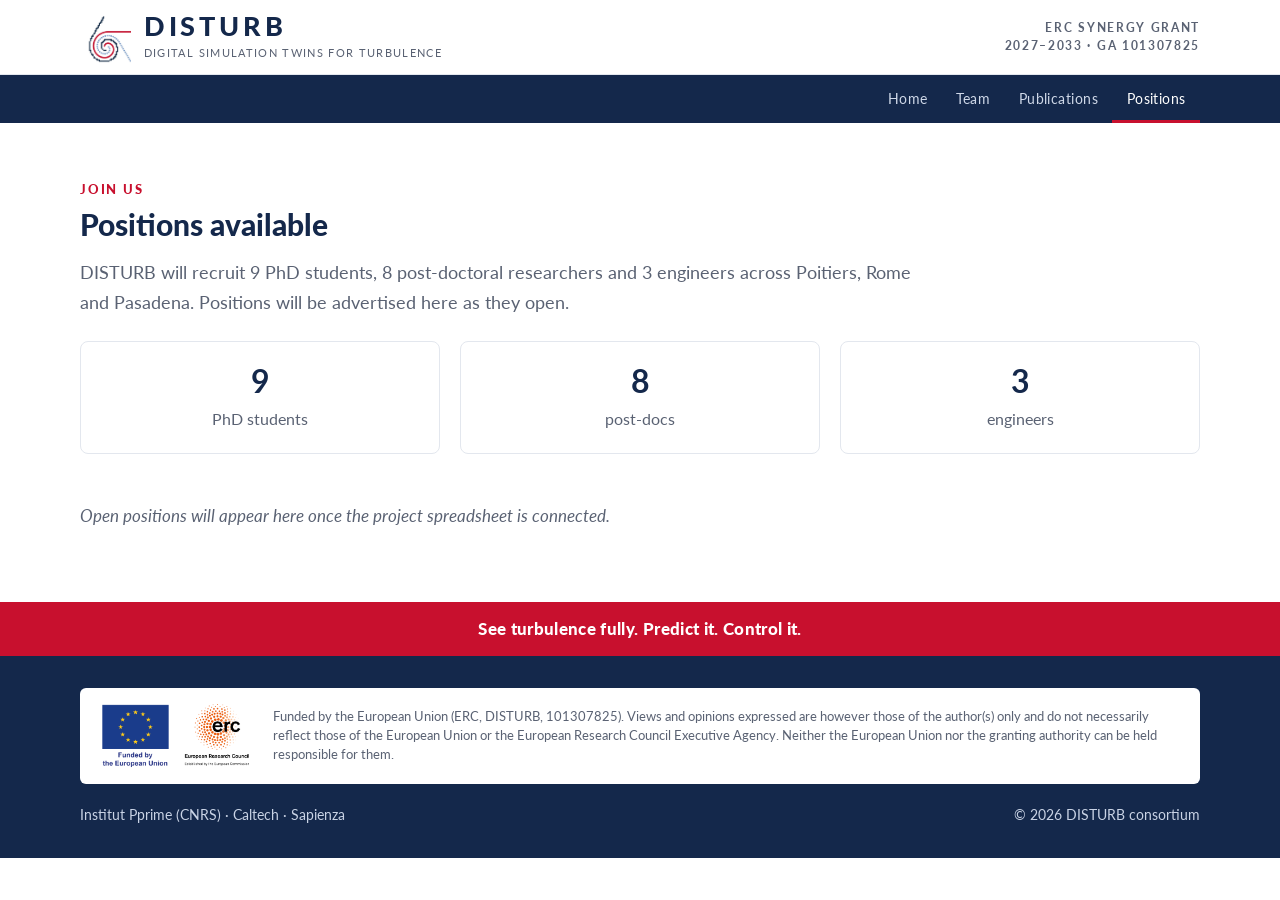
==== docs/positions.html @ c8a9ffc1 "Simplify to four tabs; Team/Publications/Positions from Google Sheet Co-Authored-By: Claude Opus 5.5" ====
<!DOCTYPE html>
<html lang="en">
<head>
<meta charset="utf-8">
<meta name="viewport" content="width=device-width, initial-scale=1">
<title>Positions · DISTURB</title>
<meta name="description" content="Experiments, simulations and models exchanging self-correcting information about the same flow, through a hierarchy of interacting digital twins, for a more complete and less uncertain observation of turbulence.">
<meta property="og:title" content="Positions · DISTURB">
<meta property="og:description" content="Experiments, simulations and models exchanging self-correcting information about the same flow, through a hierarchy of interacting digital twins, for a more complete and less uncertain observation of turbulence.">
<meta property="og:image" content="images/turbulence.jpg">
<link rel="icon" href="images/logo.jpg">
<link rel="preconnect" href="https://fonts.googleapis.com">
<link rel="preconnect" href="https://fonts.gstatic.com" crossorigin>
<link href="https://fonts.googleapis.com/css2?family=Lato:ital,wght@0,400;0,700;0,900;1,400&display=swap" rel="stylesheet">
<link rel="stylesheet" href="style.css">
</head>
<body>

<header class="site"><div class="container">
  <a class="brand" href="index.html">
    <img src="images/logo.jpg" alt="DISTURB logo">
    <div><div class="brand-word">DISTURB</div><div class="brand-sub">Digital Simulation Twins for Turbulence</div></div>
  </a>
  <div class="header-grant">ERC Synergy Grant<br>2027–2033 · GA 101307825</div>
</div></header>
<nav class="site"><div class="container"><ul><li><a href="index.html">Home</a></li><li><a href="team.html">Team</a></li><li><a href="publications.html">Publications</a></li><li><a href="positions.html" class="active">Positions</a></li></ul></div></nav>
<main>

<section class="section"><div class="container">
  <div class="kicker">Join us</div>
  <h2>Positions available</h2>
  <p class="lead" style="margin-bottom:1.5rem">DISTURB will recruit 9 PhD students, 8 post-doctoral researchers and 3 engineers across Poitiers, Rome and Pasadena. Positions will be advertised here as they open.</p><div class="grid g3" style="margin-bottom:2rem"><div class="card" style="text-align:center"><h3 style="font-size:2rem">9</h3><p>PhD students</p></div><div class="card" style="text-align:center"><h3 style="font-size:2rem">8</h3><p>post-docs</p></div><div class="card" style="text-align:center"><h3 style="font-size:2rem">3</h3><p>engineers</p></div></div><p class="empty-note">Open positions will appear here once the project spreadsheet is connected.</p>
</div></section>
</main>

<div class="motto-bar">See turbulence fully. Predict it. Control it.</div>
<footer class="site"><div class="container">
  <div class="funding">
    <img src="images/eu_erc.png" alt="Funded by the European Union — European Research Council">
    <p>Funded by the European Union (ERC, DISTURB, 101307825). Views and opinions expressed are however those of the author(s) only and do not necessarily reflect those of the European Union or the European Research Council Executive Agency. Neither the European Union nor the granting authority can be held responsible for them.</p>
  </div>
  <div class="foot-row">
    <span>Institut Pprime (CNRS) · Caltech · Sapienza</span>
    <span>© 2026 DISTURB consortium</span>
  </div>
</div></footer>
</body>
</html>
---- docs/style.css ----
:root {
  --navy: #14284b; --navy-2: #1f3a66; --red: #c8102e; --blue: #6f8fc6;
  --ink: #1a1f2b; --muted: #5a6273; --line: #e3e7ee; --panel: #eef2f7; --bg: #ffffff;
}
*, *::before, *::after { box-sizing: border-box; margin: 0; padding: 0; }
html { scroll-behavior: smooth; }
body {
  font-family: "Lato", -apple-system, BlinkMacSystemFont, "Segoe UI", Roboto, Arial, sans-serif;
  font-size: 17px; line-height: 1.65; color: var(--ink); background: var(--bg);
}
a { color: var(--red); text-decoration: none; }
a:hover { text-decoration: underline; }
img { max-width: 100%; height: auto; display: block; }
.container { max-width: 1160px; margin: 0 auto; padding: 0 1.25rem; }
.section { padding: 3.5rem 0; }
.section.alt { background: var(--panel); }
.kicker {
  color: var(--red); font-weight: 900; font-size: .8rem;
  letter-spacing: .14em; text-transform: uppercase; margin-bottom: .35rem;
}
h1, h2, h3 { color: var(--navy); line-height: 1.2; }
h2 { font-size: 1.9rem; font-weight: 900; margin-bottom: 1rem; }
h3 { font-size: 1.2rem; font-weight: 700; margin-bottom: .4rem; }
.lead { font-size: 1.12rem; color: var(--muted); max-width: 52rem; }

/* header */
header.site { background: #fff; border-bottom: 1px solid var(--line); }
header.site .container { display: flex; align-items: center; gap: 1rem; padding-top: .7rem; padding-bottom: .7rem; }
.brand { display: flex; align-items: center; gap: .8rem; color: var(--navy); }
.brand:hover { text-decoration: none; }
.brand img { height: 52px; width: auto; }
.brand-word { font-weight: 900; font-size: 1.7rem; letter-spacing: .14em; line-height: 1; }
.brand-sub { font-size: .7rem; letter-spacing: .12em; text-transform: uppercase; color: var(--muted); margin-top: .25rem; }
.header-grant { margin-left: auto; text-align: right; font-size: .75rem; font-weight: 700;
  letter-spacing: .14em; text-transform: uppercase; color: var(--muted); line-height: 1.5; }
nav.site { background: var(--navy); position: sticky; top: 0; z-index: 50; }
nav.site ul { list-style: none; display: flex; flex-wrap: wrap; justify-content: flex-end; }
nav.site a { display: block; color: #cfd8e8; padding: .75rem .9rem; font-size: .9rem; letter-spacing: .03em; }
nav.site a:hover { color: #fff; text-decoration: none; }
nav.site a.active { color: #fff; box-shadow: inset 0 -3px 0 var(--red); }

/* hero */
.hero { position: relative; color: #fff; background: var(--navy) url("images/turbulence.jpg") center/cover; }
.hero::before { content: ""; position: absolute; inset: 0;
  background: linear-gradient(100deg, rgba(20,40,75,.96) 0%, rgba(20,40,75,.86) 50%, rgba(20,40,75,.35) 100%); }
.hero .container { position: relative; padding-top: 4.5rem; padding-bottom: 4.5rem; }
.hero h1 { color: #fff; font-size: clamp(2rem, 4.5vw, 3.1rem); font-weight: 900; max-width: 40rem; }
.hero p { font-size: 1.15rem; max-width: 40rem; margin-top: 1rem; color: #e3e9f4; }
.hero .motto { margin-top: 1.6rem; font-weight: 900; color: #fff; display: inline-block;
  border-left: 4px solid var(--red); padding-left: .8rem; }
.figures { background: var(--red); color: #fff; }
.figures .container { display: grid; grid-template-columns: repeat(5, 1fr); gap: 1rem; padding-top: 1.1rem; padding-bottom: 1.1rem; text-align: center; }
.figures b { display: block; font-size: 1.6rem; font-weight: 900; line-height: 1.2; }
.figures span { font-size: .8rem; letter-spacing: .08em; text-transform: uppercase; opacity: .9; }

/* grids & cards */
.grid { display: grid; gap: 1.25rem; }
.g2 { grid-template-columns: repeat(2, 1fr); }
.g3 { grid-template-columns: repeat(3, 1fr); }
.g4 { grid-template-columns: repeat(4, 1fr); }
.card { background: #fff; border: 1px solid var(--line); border-radius: 8px; padding: 1.25rem; }
.alt .card { border-color: #dde3ec; }
.card p { color: var(--muted); font-size: .97rem; }
.apps { display: grid; grid-template-columns: repeat(4, 1fr); gap: .75rem; margin: 1.5rem 0 2rem; }
.apps figure { position: relative; border-radius: 6px; overflow: hidden; aspect-ratio: 4/3; }
.apps img { width: 100%; height: 100%; object-fit: cover; }
.apps figcaption { position: absolute; left: 0; right: 0; bottom: 0; padding: .3rem .6rem; font-size: .75rem;
  font-weight: 700; letter-spacing: .12em; text-transform: uppercase; color: #fff;
  background: linear-gradient(transparent, rgba(0,0,0,.65)); }
.pillar { display: flex; flex-direction: column; overflow: hidden; padding: 0; }
.pillar img { aspect-ratio: 16/10; object-fit: cover; width: 100%; background: #000; }
.pillar .body { padding: 1.1rem 1.25rem 1.3rem; }
.pillar h3::before { content: ""; display: inline-block; width: 1.6rem; margin-right: .5rem; vertical-align: middle;
  border-top: 4px solid var(--red); }
.pillar.dashed h3::before { border-top: 4px dashed var(--navy); }
.pillar.dotted h3::before { border-top: 4px dotted var(--blue); }
.limits { list-style: none; margin-top: .8rem; font-size: .9rem; color: var(--muted); }
.limits li { padding: .25rem 0; border-top: 1px solid var(--line); }
.limits b { color: var(--red); font-weight: 700; }
.twin-badge { display: inline-flex; align-items: center; justify-content: center; width: 3rem; height: 3rem;
  border-radius: 50%; background: var(--navy); color: #fff; font-weight: 900; font-size: .9rem; margin-bottom: .6rem; }
.twin:nth-child(2) .twin-badge { background: var(--navy-2); }
.twin:nth-child(3) .twin-badge { background: var(--red); }
.twin .mode { font-size: .85rem; color: var(--muted); font-style: italic; margin-bottom: .4rem; }
.synergy { display: grid; grid-template-columns: 1fr 1.1fr; gap: 2rem; align-items: center; margin-bottom: 2rem; }
.synergy img { border-radius: 8px; border: 1px solid var(--line); background: #fff; }
.flow img { border-radius: 6px; aspect-ratio: 8/3; object-fit: cover; width: 100%; margin-bottom: .8rem; }
.flow h3 span { color: var(--red); font-weight: 400; font-size: .95rem; }
.questions { list-style: none; counter-reset: q; }
.questions li { counter-increment: q; padding: .7rem 0 .7rem 2.6rem; position: relative; border-top: 1px solid var(--line); font-size: 1.05rem; }
.questions li::before { content: counter(q, lower-roman); position: absolute; left: 0; top: .65rem;
  color: var(--red); font-weight: 900; font-style: italic; }
.phases { display: grid; grid-template-columns: 22fr 27fr 24fr; gap: 4px; margin: 1rem 0 1.25rem; }
.phases div { color: #fff; padding: .55rem .8rem; font-size: .9rem; font-weight: 700; border-radius: 3px; }
.phases div:nth-child(1) { background: var(--blue); }
.phases div:nth-child(2) { background: var(--navy-2); }
.phases div:nth-child(3) { background: var(--red); }
.phases span { font-weight: 400; opacity: .9; }
table.wp { width: 100%; border-collapse: collapse; font-size: .97rem; }
table.wp td { padding: .5rem .4rem; border-top: 1px solid var(--line); vertical-align: top; }
table.wp td:first-child { font-weight: 900; color: var(--navy); width: 4rem; }
table.wp td:last-child { color: var(--muted); text-align: right; white-space: nowrap; }
.btn { display: inline-block; background: var(--red); color: #fff; padding: .6rem 1.1rem; border-radius: 4px; font-weight: 700; }
.btn:hover { text-decoration: none; background: #a50d26; }
.btn.ghost { background: transparent; color: var(--navy); border: 2px solid var(--navy); }

/* team */
.site-card { border-top: 4px solid var(--red); }
.site-card:nth-child(2) { border-top-color: var(--navy); }
.site-card:nth-child(3) { border-top-color: var(--blue); }
.site-card .pillar-name { font-size: .78rem; font-weight: 900; letter-spacing: .14em; text-transform: uppercase; color: var(--red); }
.pi { display: flex; gap: .9rem; align-items: center; margin: .9rem 0; }
.pi .ph { width: 72px; height: 72px; border-radius: 50%; object-fit: cover; flex-shrink: 0; }
.pi .ph.empty { background: var(--panel); display: flex; align-items: center; justify-content: center;
  color: var(--navy); font-weight: 900; font-size: 1.3rem; }
.pi b { display: block; font-size: 1.1rem; color: var(--navy); }
.pi span { font-size: .85rem; color: var(--muted); }
.members { list-style: none; font-size: .95rem; }
.members li { padding: .3rem 0; border-top: 1px solid var(--line); }
.members li span { color: var(--muted); font-size: .88rem; }

/* news & pubs */
.news-item { display: grid; grid-template-columns: 7rem 1fr; gap: 1rem; padding: 1.2rem 0; border-top: 1px solid var(--line); }
.news-item time { color: var(--red); font-weight: 700; font-size: .9rem; }
.pub { padding: .9rem 0; border-top: 1px solid var(--line); }
.pub .t { font-weight: 700; color: var(--navy); }
.pub .m { color: var(--muted); font-size: .95rem; }
.empty-note { color: var(--muted); font-style: italic; padding: 1rem 0; }

/* footer */
footer.site { background: var(--navy); color: #c9d3e5; font-size: .85rem; margin-top: 0; }
footer.site .container { padding-top: 2rem; padding-bottom: 2rem; }
.funding { display: grid; grid-template-columns: auto 1fr; gap: 1.5rem; align-items: center;
  background: #fff; color: var(--muted); border-radius: 6px; padding: 1rem 1.25rem; }
.funding img { height: 64px; width: auto; }
.funding p { font-size: .8rem; line-height: 1.5; }
.foot-row { display: flex; flex-wrap: wrap; justify-content: space-between; gap: 1rem; margin-top: 1.25rem; }
footer.site a { color: #fff; }
.motto-bar { background: var(--red); color: #fff; text-align: center; font-weight: 900; padding: .8rem; letter-spacing: .02em; }

@media (max-width: 900px) {
  .g3, .g4 { grid-template-columns: 1fr 1fr; }
  .synergy { grid-template-columns: 1fr; }
  .figures .container { grid-template-columns: repeat(3, 1fr); }
}
@media (max-width: 640px) {
  body { font-size: 16px; }
  .g2, .g3, .g4 { grid-template-columns: 1fr; }
  .apps { grid-template-columns: 1fr 1fr; }
  .header-grant { display: none; }
  .brand img { height: 42px; }
  .brand-word { font-size: 1.4rem; }
  nav.site ul { justify-content: flex-start; overflow-x: auto; flex-wrap: nowrap; }
  nav.site a { padding: .7rem .65rem; white-space: nowrap; }
  .figures .container { grid-template-columns: repeat(2, 1fr); }
  .phases { grid-template-columns: 1fr; }
  .news-item { grid-template-columns: 1fr; gap: .2rem; }
  .funding { grid-template-columns: 1fr; }
  .section { padding: 2.5rem 0; }
}
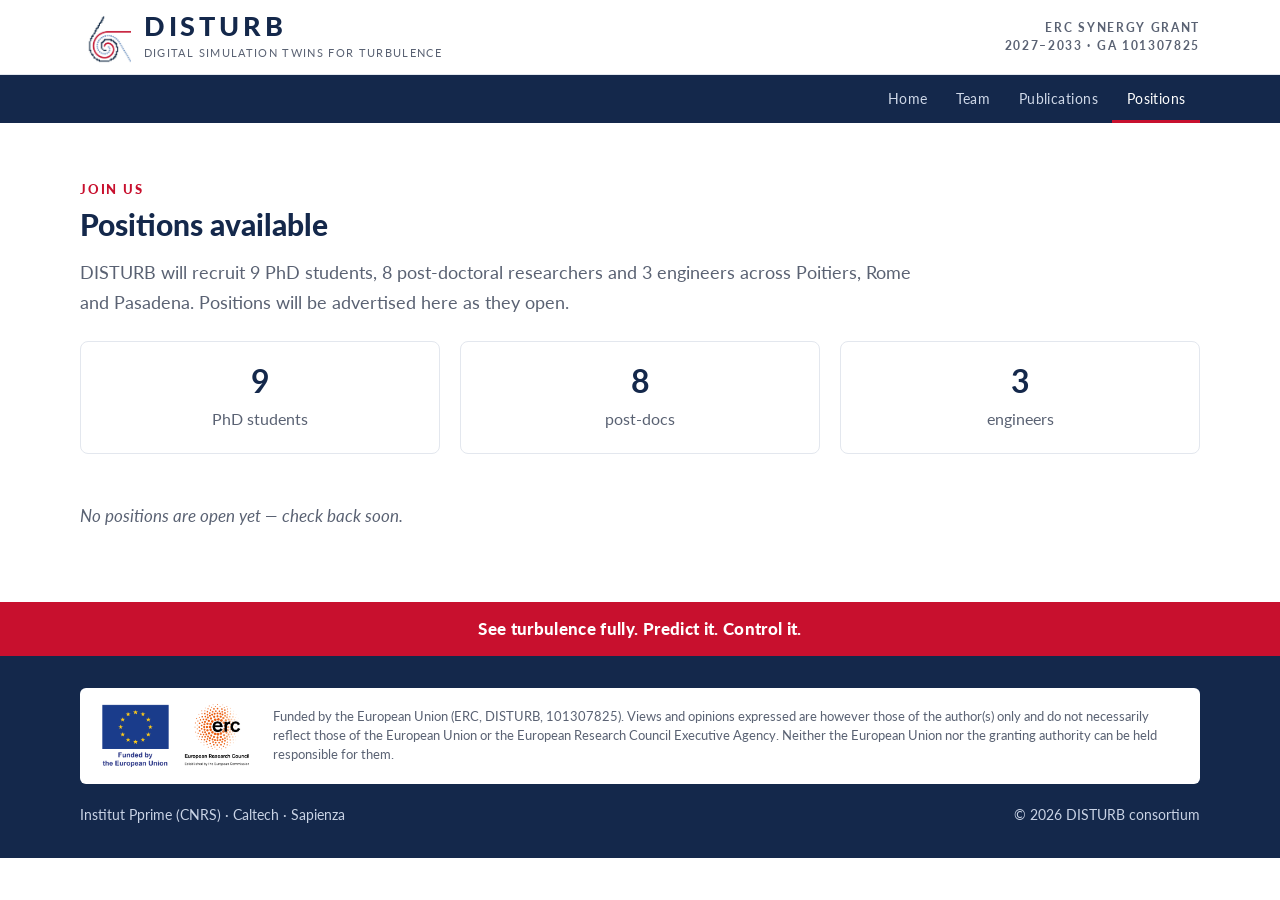
==== commit 6f9802b7: "Read Team/Publications/Positions from the real sheet layout (BibTeX citations) Co-Authored-By: Claud" ====
--- a/docs/positions.html
+++ b/docs/positions.html
@@ -29,7 +29,7 @@
 <section class="section"><div class="container">
   <div class="kicker">Join us</div>
   <h2>Positions available</h2>
-  <p class="lead" style="margin-bottom:1.5rem">DISTURB will recruit 9 PhD students, 8 post-doctoral researchers and 3 engineers across Poitiers, Rome and Pasadena. Positions will be advertised here as they open.</p><div class="grid g3" style="margin-bottom:2rem"><div class="card" style="text-align:center"><h3 style="font-size:2rem">9</h3><p>PhD students</p></div><div class="card" style="text-align:center"><h3 style="font-size:2rem">8</h3><p>post-docs</p></div><div class="card" style="text-align:center"><h3 style="font-size:2rem">3</h3><p>engineers</p></div></div><p class="empty-note">Open positions will appear here once the project spreadsheet is connected.</p>
+  <p class="lead" style="margin-bottom:1.5rem">DISTURB will recruit 9 PhD students, 8 post-doctoral researchers and 3 engineers across Poitiers, Rome and Pasadena. Positions will be advertised here as they open.</p><div class="grid g3" style="margin-bottom:2rem"><div class="card" style="text-align:center"><h3 style="font-size:2rem">9</h3><p>PhD students</p></div><div class="card" style="text-align:center"><h3 style="font-size:2rem">8</h3><p>post-docs</p></div><div class="card" style="text-align:center"><h3 style="font-size:2rem">3</h3><p>engineers</p></div></div><p class="empty-note">No positions are open yet — check back soon.</p>
 </div></section>
 </main>
 
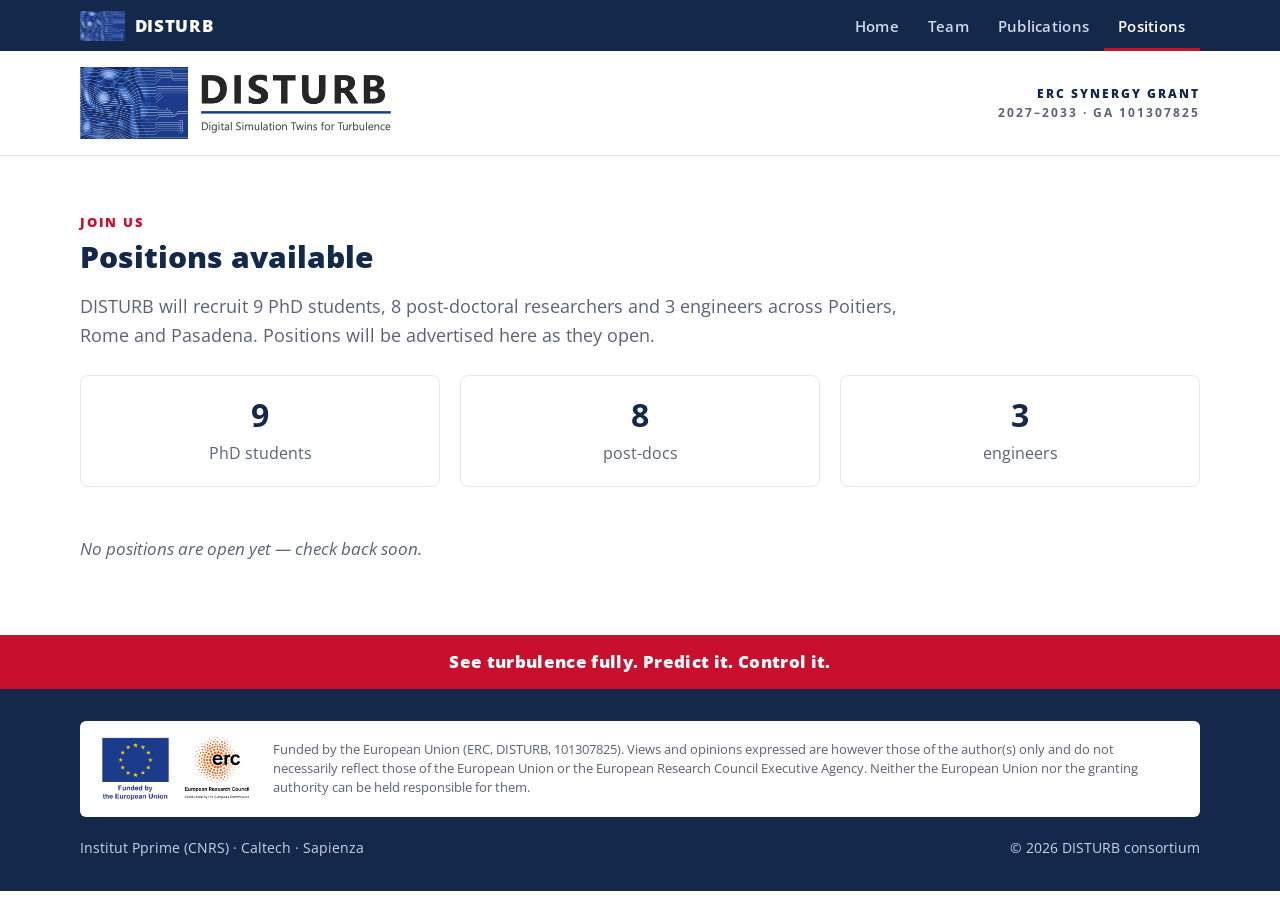
==== commit 785d61cc: "Redesign around the new animated DISTURB logo; drop Home fact bar Co-Authored-By: Claude Opus 5.5 <n" ====
--- a/docs/positions.html
+++ b/docs/positions.html
@@ -7,23 +7,19 @@
 <meta name="description" content="Experiments, simulations and models exchanging self-correcting information about the same flow, through a hierarchy of interacting digital twins, for a more complete and less uncertain observation of turbulence.">
 <meta property="og:title" content="Positions · DISTURB">
 <meta property="og:description" content="Experiments, simulations and models exchanging self-correcting information about the same flow, through a hierarchy of interacting digital twins, for a more complete and less uncertain observation of turbulence.">
-<meta property="og:image" content="images/turbulence.jpg">
-<link rel="icon" href="images/logo.jpg">
+<meta property="og:image" content="images/logo_lockup.png">
+<link rel="icon" href="images/favicon.png">
 <link rel="preconnect" href="https://fonts.googleapis.com">
 <link rel="preconnect" href="https://fonts.gstatic.com" crossorigin>
-<link href="https://fonts.googleapis.com/css2?family=Lato:ital,wght@0,400;0,700;0,900;1,400&display=swap" rel="stylesheet">
+<link href="https://fonts.googleapis.com/css2?family=Open+Sans:ital,wght@0,400;0,600;0,700;0,800;1,400&display=swap" rel="stylesheet">
 <link rel="stylesheet" href="style.css">
 </head>
 <body>
-
-<header class="site"><div class="container">
-  <a class="brand" href="index.html">
-    <img src="images/logo.jpg" alt="DISTURB logo">
-    <div><div class="brand-word">DISTURB</div><div class="brand-sub">Digital Simulation Twins for Turbulence</div></div>
-  </a>
-  <div class="header-grant">ERC Synergy Grant<br>2027–2033 · GA 101307825</div>
-</div></header>
-<nav class="site"><div class="container"><ul><li><a href="index.html">Home</a></li><li><a href="team.html">Team</a></li><li><a href="publications.html">Publications</a></li><li><a href="positions.html" class="active">Positions</a></li></ul></div></nav>
+<nav class="site"><div class="container"><a class="nav-brand" href="index.html"><img src="images/logo_mark.png" alt="">DISTURB</a><ul><li><a class="lnk" href="index.html">Home</a></li><li><a class="lnk" href="team.html">Team</a></li><li><a class="lnk" href="publications.html">Publications</a></li><li><a class="lnk active" href="positions.html">Positions</a></li></ul></div></nav>
+<div class="brandbar"><div class="container">
+  <a href="index.html"><img src="images/logo_lockup.png" alt="DISTURB — Digital Simulation Twins for Turbulence"></a>
+  <div class="grant top"><b>ERC Synergy Grant</b><br>2027–2033 · GA 101307825</div>
+</div></div>
 <main>
 
 <section class="section"><div class="container">
--- a/docs/style.css
+++ b/docs/style.css
@@ -6,7 +6,7 @@
 *, *::before, *::after { box-sizing: border-box; margin: 0; padding: 0; }
 html { scroll-behavior: smooth; }
 body {
-  font-family: "Lato", -apple-system, BlinkMacSystemFont, "Segoe UI", Roboto, Arial, sans-serif;
+  font-family: "Open Sans", -apple-system, BlinkMacSystemFont, "Segoe UI", Roboto, Arial, sans-serif;
   font-size: 17px; line-height: 1.65; color: var(--ink); background: var(--bg);
 }
 a { color: var(--red); text-decoration: none; }
@@ -16,43 +16,51 @@
 .section { padding: 3.5rem 0; }
 .section.alt { background: var(--panel); }
 .kicker {
-  color: var(--red); font-weight: 900; font-size: .8rem;
+  color: var(--red); font-weight: 800; font-size: .8rem;
   letter-spacing: .14em; text-transform: uppercase; margin-bottom: .35rem;
 }
 h1, h2, h3 { color: var(--navy); line-height: 1.2; }
-h2 { font-size: 1.9rem; font-weight: 900; margin-bottom: 1rem; }
+h2 { font-size: 1.9rem; font-weight: 800; margin-bottom: 1rem; }
 h3 { font-size: 1.2rem; font-weight: 700; margin-bottom: .4rem; }
 .lead { font-size: 1.12rem; color: var(--muted); max-width: 52rem; }
 
-/* header */
-header.site { background: #fff; border-bottom: 1px solid var(--line); }
-header.site .container { display: flex; align-items: center; gap: 1rem; padding-top: .7rem; padding-bottom: .7rem; }
-.brand { display: flex; align-items: center; gap: .8rem; color: var(--navy); }
-.brand:hover { text-decoration: none; }
-.brand img { height: 52px; width: auto; }
-.brand-word { font-weight: 900; font-size: 1.7rem; letter-spacing: .14em; line-height: 1; }
-.brand-sub { font-size: .7rem; letter-spacing: .12em; text-transform: uppercase; color: var(--muted); margin-top: .25rem; }
-.header-grant { margin-left: auto; text-align: right; font-size: .75rem; font-weight: 700;
-  letter-spacing: .14em; text-transform: uppercase; color: var(--muted); line-height: 1.5; }
+/* nav (all pages) */
 nav.site { background: var(--navy); position: sticky; top: 0; z-index: 50; }
-nav.site ul { list-style: none; display: flex; flex-wrap: wrap; justify-content: flex-end; }
-nav.site a { display: block; color: #cfd8e8; padding: .75rem .9rem; font-size: .9rem; letter-spacing: .03em; }
-nav.site a:hover { color: #fff; text-decoration: none; }
-nav.site a.active { color: #fff; box-shadow: inset 0 -3px 0 var(--red); }
+nav.site .container { display: flex; align-items: center; gap: 1rem; }
+.nav-brand { display: flex; align-items: center; gap: .6rem; color: #fff; font-weight: 800;
+  letter-spacing: .04em; font-size: 1.05rem; padding: .45rem 0; flex-shrink: 0; }
+.nav-brand:hover { text-decoration: none; }
+.nav-brand img { height: 30px; width: auto; border-radius: 2px; }
+nav.site ul { list-style: none; display: flex; margin-left: auto; }
+nav.site a.lnk { display: block; color: #cfd8e8; padding: .85rem .9rem; font-size: .92rem; font-weight: 600; letter-spacing: .02em; }
+nav.site a.lnk:hover { color: #fff; text-decoration: none; }
+nav.site a.lnk.active { color: #fff; box-shadow: inset 0 -3px 0 var(--red); }
 
-/* hero */
-.hero { position: relative; color: #fff; background: var(--navy) url("images/turbulence.jpg") center/cover; }
-.hero::before { content: ""; position: absolute; inset: 0;
-  background: linear-gradient(100deg, rgba(20,40,75,.96) 0%, rgba(20,40,75,.86) 50%, rgba(20,40,75,.35) 100%); }
-.hero .container { position: relative; padding-top: 4.5rem; padding-bottom: 4.5rem; }
-.hero h1 { color: #fff; font-size: clamp(2rem, 4.5vw, 3.1rem); font-weight: 900; max-width: 40rem; }
-.hero p { font-size: 1.15rem; max-width: 40rem; margin-top: 1rem; color: #e3e9f4; }
-.hero .motto { margin-top: 1.6rem; font-weight: 900; color: #fff; display: inline-block;
-  border-left: 4px solid var(--red); padding-left: .8rem; }
-.figures { background: var(--red); color: #fff; }
-.figures .container { display: grid; grid-template-columns: repeat(5, 1fr); gap: 1rem; padding-top: 1.1rem; padding-bottom: 1.1rem; text-align: center; }
-.figures b { display: block; font-size: 1.6rem; font-weight: 900; line-height: 1.2; }
-.figures span { font-size: .8rem; letter-spacing: .08em; text-transform: uppercase; opacity: .9; }
+/* brand strip (inner pages) */
+.brandbar { background: #fff; border-bottom: 1px solid var(--line); }
+.brandbar .container { display: flex; align-items: center; gap: 1.5rem; padding-top: 1rem; padding-bottom: 1rem; }
+.brandbar img { height: 72px; width: auto; }
+.grant { margin-left: auto; text-align: right; font-size: .78rem; font-weight: 700;
+  letter-spacing: .16em; text-transform: uppercase; color: var(--muted); line-height: 1.6; }
+.grant b { color: var(--navy); font-weight: 800; }
+
+/* home hero: the animated logo */
+.hero { background: #fff; border-bottom: 1px solid var(--line); }
+.hero .container { padding-top: 3rem; padding-bottom: 2.5rem; }
+.hero-logo { width: 100%; max-width: 820px; aspect-ratio: 1236 / 286; display: block; }
+.hero-logo video, .hero-logo img { width: 100%; height: 100%; object-fit: contain; }
+.hero-meta { display: flex; flex-wrap: wrap; align-items: flex-end; gap: 1rem 2rem; margin-top: 1.8rem;
+  padding-top: 1.2rem; border-top: 1px solid var(--line); }
+.hero-meta .motto { color: var(--red); font-weight: 800; font-size: clamp(1.15rem, 2.4vw, 1.5rem); line-height: 1.3; }
+.hero-meta .sites { color: var(--muted); margin-top: .2rem; }
+.hero-meta .grant { font-size: .85rem; }
+.intro { background: var(--navy); color: #e3e9f4; }
+.intro .container { padding-top: 3rem; padding-bottom: 3rem; }
+.intro h1 { color: #fff; font-size: clamp(1.7rem, 3.6vw, 2.5rem); font-weight: 800; max-width: 46rem; }
+.intro p { font-size: 1.12rem; max-width: 50rem; margin-top: .9rem; }
+.intro h1::after { content: ""; display: block; width: 4rem; height: 4px; background: var(--red); margin-top: 1rem; }
+@media (prefers-reduced-motion: reduce) { .hero-logo video { display: none; } }
+@media (prefers-reduced-motion: no-preference) { .hero-logo .still { display: none; } }
 
 /* grids & cards */
 .grid { display: grid; gap: 1.25rem; }
@@ -79,7 +87,7 @@
 .limits li { padding: .25rem 0; border-top: 1px solid var(--line); }
 .limits b { color: var(--red); font-weight: 700; }
 .twin-badge { display: inline-flex; align-items: center; justify-content: center; width: 3rem; height: 3rem;
-  border-radius: 50%; background: var(--navy); color: #fff; font-weight: 900; font-size: .9rem; margin-bottom: .6rem; }
+  border-radius: 50%; background: var(--navy); color: #fff; font-weight: 800; font-size: .9rem; margin-bottom: .6rem; }
 .twin:nth-child(2) .twin-badge { background: var(--navy-2); }
 .twin:nth-child(3) .twin-badge { background: var(--red); }
 .twin .mode { font-size: .85rem; color: var(--muted); font-style: italic; margin-bottom: .4rem; }
@@ -90,7 +98,7 @@
 .questions { list-style: none; counter-reset: q; }
 .questions li { counter-increment: q; padding: .7rem 0 .7rem 2.6rem; position: relative; border-top: 1px solid var(--line); font-size: 1.05rem; }
 .questions li::before { content: counter(q, lower-roman); position: absolute; left: 0; top: .65rem;
-  color: var(--red); font-weight: 900; font-style: italic; }
+  color: var(--red); font-weight: 800; font-style: italic; }
 .phases { display: grid; grid-template-columns: 22fr 27fr 24fr; gap: 4px; margin: 1rem 0 1.25rem; }
 .phases div { color: #fff; padding: .55rem .8rem; font-size: .9rem; font-weight: 700; border-radius: 3px; }
 .phases div:nth-child(1) { background: var(--blue); }
@@ -99,7 +107,7 @@
 .phases span { font-weight: 400; opacity: .9; }
 table.wp { width: 100%; border-collapse: collapse; font-size: .97rem; }
 table.wp td { padding: .5rem .4rem; border-top: 1px solid var(--line); vertical-align: top; }
-table.wp td:first-child { font-weight: 900; color: var(--navy); width: 4rem; }
+table.wp td:first-child { font-weight: 800; color: var(--navy); width: 4rem; }
 table.wp td:last-child { color: var(--muted); text-align: right; white-space: nowrap; }
 .btn { display: inline-block; background: var(--red); color: #fff; padding: .6rem 1.1rem; border-radius: 4px; font-weight: 700; }
 .btn:hover { text-decoration: none; background: #a50d26; }
@@ -109,11 +117,11 @@
 .site-card { border-top: 4px solid var(--red); }
 .site-card:nth-child(2) { border-top-color: var(--navy); }
 .site-card:nth-child(3) { border-top-color: var(--blue); }
-.site-card .pillar-name { font-size: .78rem; font-weight: 900; letter-spacing: .14em; text-transform: uppercase; color: var(--red); }
+.site-card .pillar-name { font-size: .78rem; font-weight: 800; letter-spacing: .14em; text-transform: uppercase; color: var(--red); }
 .pi { display: flex; gap: .9rem; align-items: center; margin: .9rem 0; }
 .pi .ph { width: 72px; height: 72px; border-radius: 50%; object-fit: cover; flex-shrink: 0; }
 .pi .ph.empty { background: var(--panel); display: flex; align-items: center; justify-content: center;
-  color: var(--navy); font-weight: 900; font-size: 1.3rem; }
+  color: var(--navy); font-weight: 800; font-size: 1.3rem; }
 .pi b { display: block; font-size: 1.1rem; color: var(--navy); }
 .pi span { font-size: .85rem; color: var(--muted); }
 .members { list-style: none; font-size: .95rem; }
@@ -137,23 +145,22 @@
 .funding p { font-size: .8rem; line-height: 1.5; }
 .foot-row { display: flex; flex-wrap: wrap; justify-content: space-between; gap: 1rem; margin-top: 1.25rem; }
 footer.site a { color: #fff; }
-.motto-bar { background: var(--red); color: #fff; text-align: center; font-weight: 900; padding: .8rem; letter-spacing: .02em; }
+.motto-bar { background: var(--red); color: #fff; text-align: center; font-weight: 800; padding: .8rem; letter-spacing: .02em; }
 
 @media (max-width: 900px) {
   .g3, .g4 { grid-template-columns: 1fr 1fr; }
   .synergy { grid-template-columns: 1fr; }
-  .figures .container { grid-template-columns: repeat(3, 1fr); }
 }
 @media (max-width: 640px) {
   body { font-size: 16px; }
   .g2, .g3, .g4 { grid-template-columns: 1fr; }
   .apps { grid-template-columns: 1fr 1fr; }
-  .header-grant { display: none; }
-  .brand img { height: 42px; }
-  .brand-word { font-size: 1.4rem; }
-  nav.site ul { justify-content: flex-start; overflow-x: auto; flex-wrap: nowrap; }
-  nav.site a { padding: .7rem .65rem; white-space: nowrap; }
-  .figures .container { grid-template-columns: repeat(2, 1fr); }
+  .grant.top { display: none; }
+  .brandbar img { height: 52px; }
+  nav.site .container { flex-wrap: wrap; gap: 0; }
+  nav.site ul { margin-left: 0; width: 100%; overflow-x: auto; }
+  nav.site a.lnk { padding: .6rem .7rem; white-space: nowrap; }
+  .hero-meta .grant { text-align: left; margin-left: 0; }
   .phases { grid-template-columns: 1fr; }
   .news-item { grid-template-columns: 1fr; gap: .2rem; }
   .funding { grid-template-columns: 1fr; }
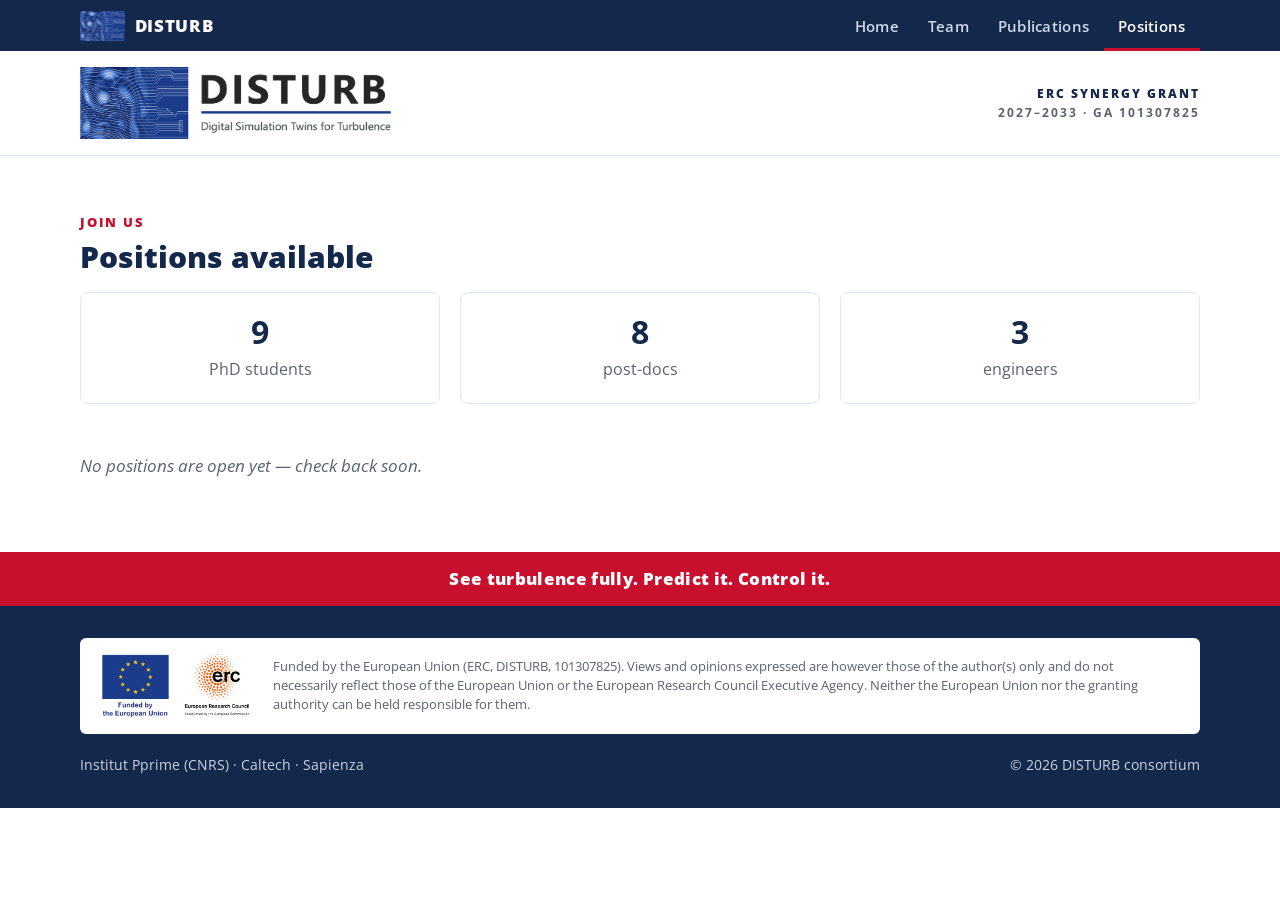
==== commit c6822938: "Drop Programme block; Team: PIs in sheet order then A–Z; remove taglines Co-Authored-By: Claude Opus" ====
--- a/docs/positions.html
+++ b/docs/positions.html
@@ -25,7 +25,7 @@
 <section class="section"><div class="container">
   <div class="kicker">Join us</div>
   <h2>Positions available</h2>
-  <p class="lead" style="margin-bottom:1.5rem">DISTURB will recruit 9 PhD students, 8 post-doctoral researchers and 3 engineers across Poitiers, Rome and Pasadena. Positions will be advertised here as they open.</p><div class="grid g3" style="margin-bottom:2rem"><div class="card" style="text-align:center"><h3 style="font-size:2rem">9</h3><p>PhD students</p></div><div class="card" style="text-align:center"><h3 style="font-size:2rem">8</h3><p>post-docs</p></div><div class="card" style="text-align:center"><h3 style="font-size:2rem">3</h3><p>engineers</p></div></div><p class="empty-note">No positions are open yet — check back soon.</p>
+  <div class="grid g3" style="margin-bottom:2rem"><div class="card" style="text-align:center"><h3 style="font-size:2rem">9</h3><p>PhD students</p></div><div class="card" style="text-align:center"><h3 style="font-size:2rem">8</h3><p>post-docs</p></div><div class="card" style="text-align:center"><h3 style="font-size:2rem">3</h3><p>engineers</p></div></div><p class="empty-note">No positions are open yet — check back soon.</p>
 </div></section>
 </main>
 
--- a/docs/style.css
+++ b/docs/style.css
@@ -46,21 +46,19 @@
 
 /* home hero: the animated logo */
 .hero { background: #fff; border-bottom: 1px solid var(--line); }
-.hero .container { padding-top: 3rem; padding-bottom: 2.5rem; }
-.hero-logo { width: 100%; max-width: 820px; aspect-ratio: 1236 / 286; display: block; }
-.hero-logo video, .hero-logo img { width: 100%; height: 100%; object-fit: contain; }
-.hero-meta { display: flex; flex-wrap: wrap; align-items: flex-end; gap: 1rem 2rem; margin-top: 1.8rem;
-  padding-top: 1.2rem; border-top: 1px solid var(--line); }
-.hero-meta .motto { color: var(--red); font-weight: 800; font-size: clamp(1.15rem, 2.4vw, 1.5rem); line-height: 1.3; }
-.hero-meta .sites { color: var(--muted); margin-top: .2rem; }
-.hero-meta .grant { font-size: .85rem; }
+.hero .container { display: flex; align-items: center; gap: 1.5rem 2.5rem; flex-wrap: wrap;
+  padding-top: 1.4rem; padding-bottom: 1.4rem; }
+.hero-logo { width: min(100%, 480px); flex-shrink: 0; }
+.hero-logo img { width: 100%; height: auto; }
+.hero-meta { margin-left: auto; text-align: right; }
+.hero-meta .motto { color: var(--red); font-weight: 800; font-size: 1.1rem; line-height: 1.3; margin-top: .5rem; }
+.hero-meta .sites { color: var(--muted); font-size: .92rem; }
+.hero-meta .grant { font-size: .8rem; margin-left: 0; text-align: inherit; }
 .intro { background: var(--navy); color: #e3e9f4; }
 .intro .container { padding-top: 3rem; padding-bottom: 3rem; }
 .intro h1 { color: #fff; font-size: clamp(1.7rem, 3.6vw, 2.5rem); font-weight: 800; max-width: 46rem; }
 .intro p { font-size: 1.12rem; max-width: 50rem; margin-top: .9rem; }
 .intro h1::after { content: ""; display: block; width: 4rem; height: 4px; background: var(--red); margin-top: 1rem; }
-@media (prefers-reduced-motion: reduce) { .hero-logo video { display: none; } }
-@media (prefers-reduced-motion: no-preference) { .hero-logo .still { display: none; } }
 
 /* grids & cards */
 .grid { display: grid; gap: 1.25rem; }
@@ -127,6 +125,12 @@
 .members { list-style: none; font-size: .95rem; }
 .members li { padding: .3rem 0; border-top: 1px solid var(--line); }
 .members li span { color: var(--muted); font-size: .88rem; }
+.people { list-style: none; margin-top: 2.5rem; display: grid; grid-template-columns: repeat(3, 1fr); gap: 0 1.25rem; }
+.people li { padding: .7rem 0; border-top: 1px solid var(--line); }
+.people b { display: block; color: var(--navy); font-weight: 700; }
+.people span { color: var(--muted); font-size: .9rem; }
+@media (max-width: 900px) { .people { grid-template-columns: 1fr 1fr; } }
+@media (max-width: 640px) { .people { grid-template-columns: 1fr; } }
 
 /* news & pubs */
 .news-item { display: grid; grid-template-columns: 7rem 1fr; gap: 1rem; padding: 1.2rem 0; border-top: 1px solid var(--line); }
@@ -160,7 +164,7 @@
   nav.site .container { flex-wrap: wrap; gap: 0; }
   nav.site ul { margin-left: 0; width: 100%; overflow-x: auto; }
   nav.site a.lnk { padding: .6rem .7rem; white-space: nowrap; }
-  .hero-meta .grant { text-align: left; margin-left: 0; }
+  .hero-meta { margin-left: 0; text-align: left; }
   .phases { grid-template-columns: 1fr; }
   .news-item { grid-template-columns: 1fr; gap: .2rem; }
   .funding { grid-template-columns: 1fr; }
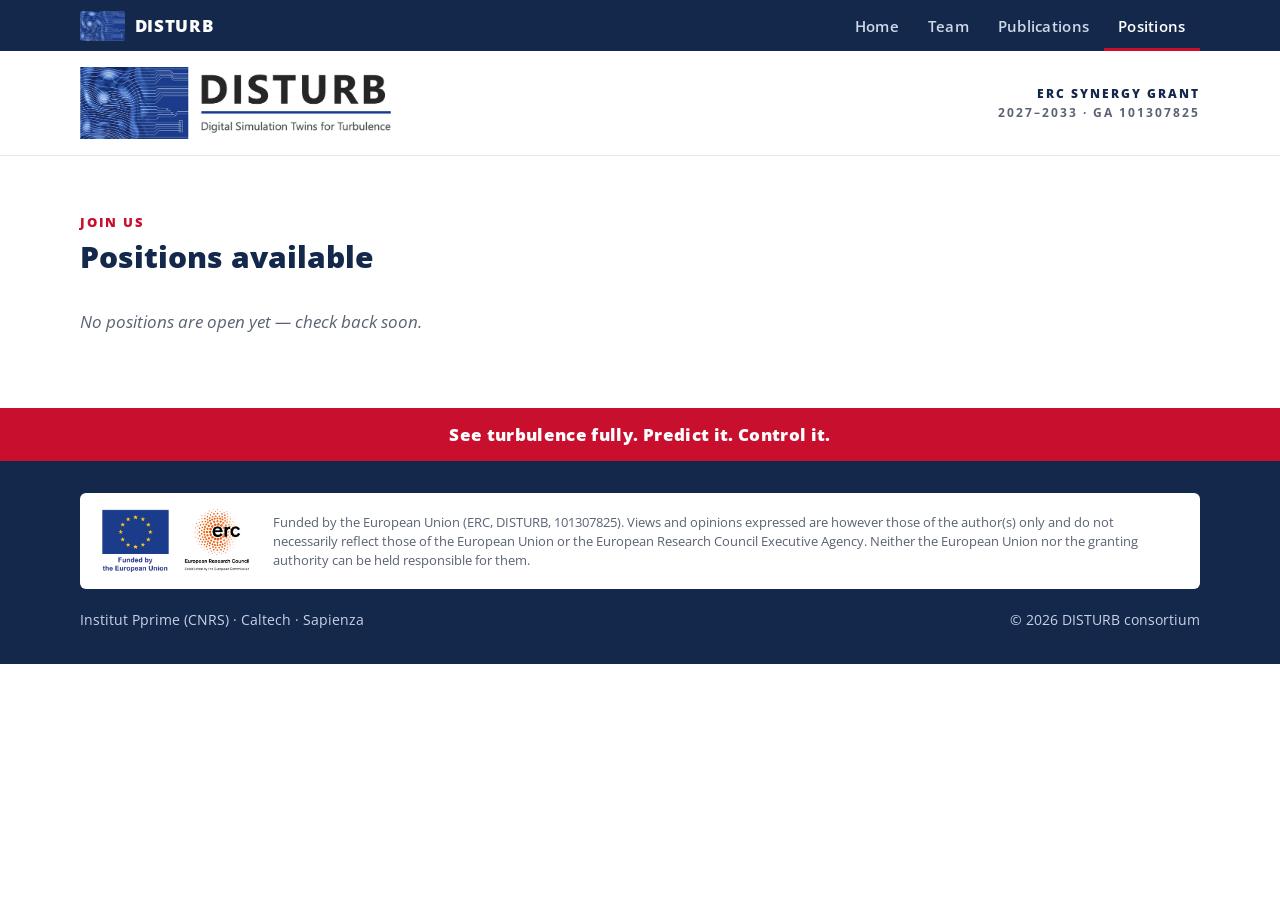
==== commit 92f51f94: "Remove position count boxes and pillar labels on Team Co-Authored-By: Claude Opus 5.5 <noreply@anthr" ====
--- a/docs/positions.html
+++ b/docs/positions.html
@@ -25,7 +25,7 @@
 <section class="section"><div class="container">
   <div class="kicker">Join us</div>
   <h2>Positions available</h2>
-  <div class="grid g3" style="margin-bottom:2rem"><div class="card" style="text-align:center"><h3 style="font-size:2rem">9</h3><p>PhD students</p></div><div class="card" style="text-align:center"><h3 style="font-size:2rem">8</h3><p>post-docs</p></div><div class="card" style="text-align:center"><h3 style="font-size:2rem">3</h3><p>engineers</p></div></div><p class="empty-note">No positions are open yet — check back soon.</p>
+  <p class="empty-note">No positions are open yet — check back soon.</p>
 </div></section>
 </main>
 
--- a/docs/style.css
+++ b/docs/style.css
@@ -112,10 +112,7 @@
 .btn.ghost { background: transparent; color: var(--navy); border: 2px solid var(--navy); }
 
 /* team */
-.site-card { border-top: 4px solid var(--red); }
-.site-card:nth-child(2) { border-top-color: var(--navy); }
-.site-card:nth-child(3) { border-top-color: var(--blue); }
-.site-card .pillar-name { font-size: .78rem; font-weight: 800; letter-spacing: .14em; text-transform: uppercase; color: var(--red); }
+.site-card { border-top: 4px solid var(--navy); }
 .pi { display: flex; gap: .9rem; align-items: center; margin: .9rem 0; }
 .pi .ph { width: 72px; height: 72px; border-radius: 50%; object-fit: cover; flex-shrink: 0; }
 .pi .ph.empty { background: var(--panel); display: flex; align-items: center; justify-content: center;
